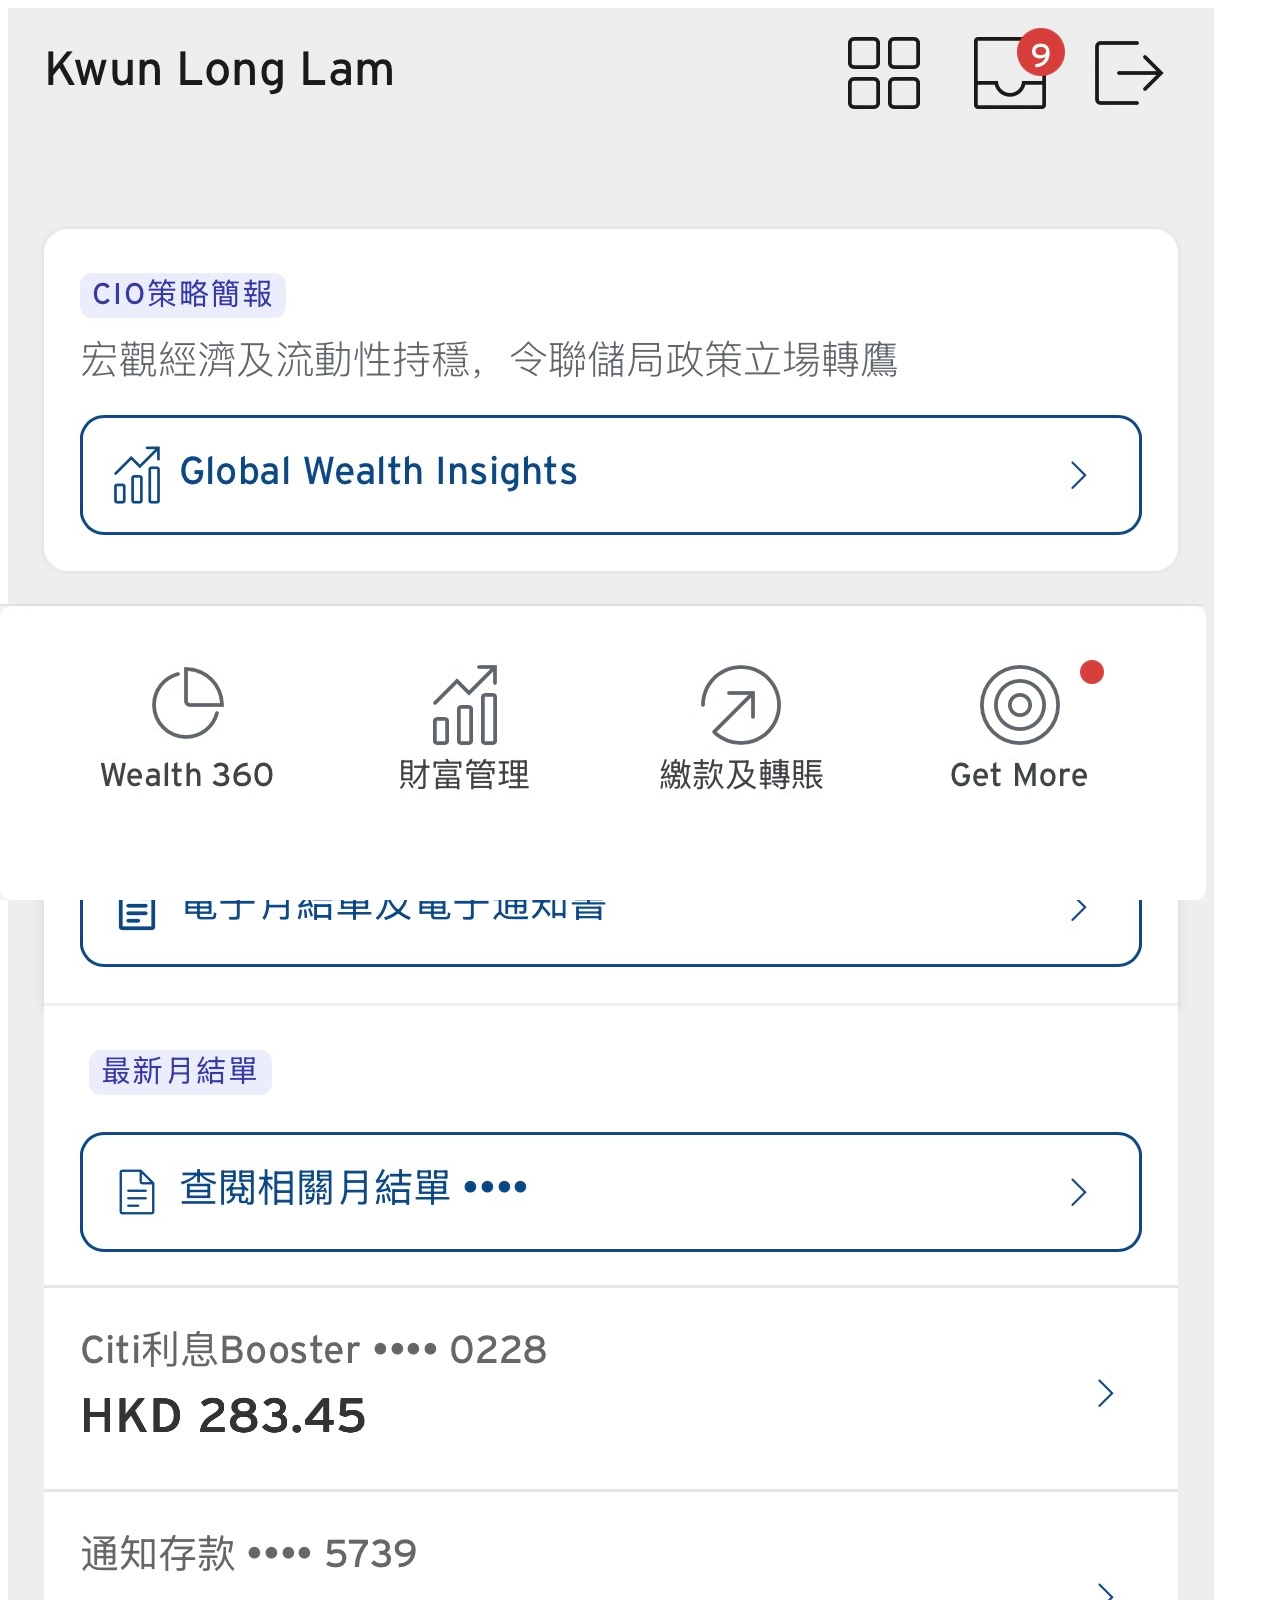
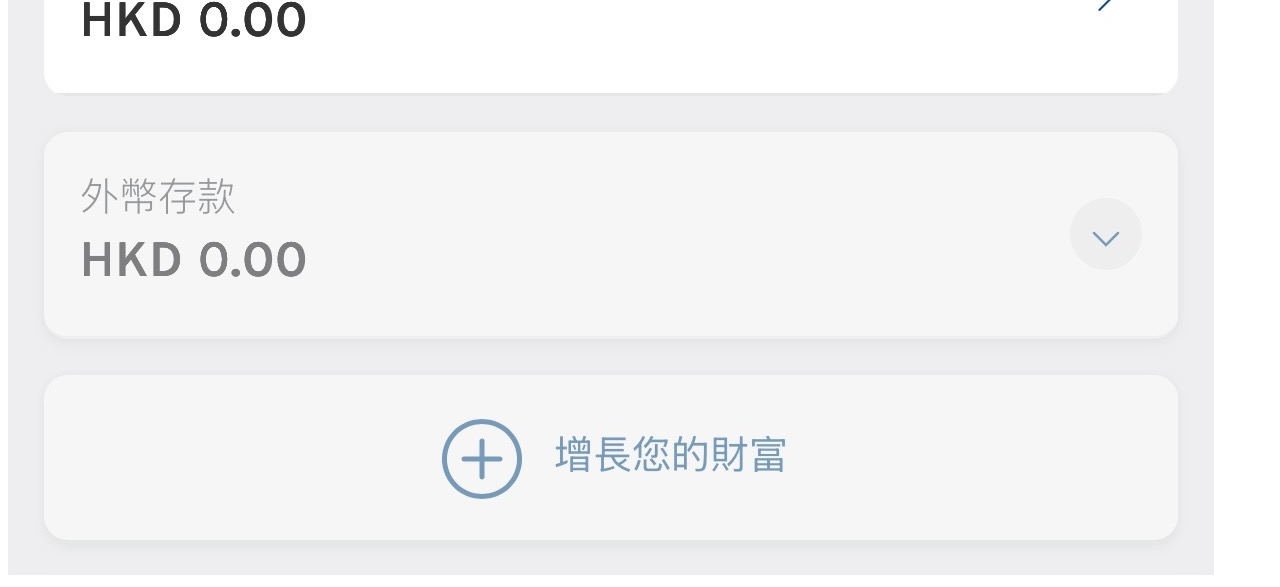
==== index.html @ 4828c05f "Update index.html" ====
<!DOCTYPE html>
<html lang="en">
<head>
  <meta charset="UTF-8">
  <meta name="viewport" content="width=device-width, initial-scale=1.0">
  <link rel="manifest" href="manifest.json">
  <title>Citibank HK</title>
  <link rel="apple-touch-icon" href="icon.png">
  <link rel="stylesheet" href="styles.css">
  <meta name="apple-mobile-web-app-capable" content="yes">
  <meta name="apple-mobile-web-app-status-bar-style" content="black-translucent">
  <link rel="stylesheet" href="styles.css">
  <link rel="preconnect" href="https://fonts.googleapis.com">
  <link rel="preconnect" href="https://fonts.gstatic.com" crossorigin>
  <link href="https://fonts.googleapis.com/css2?family=Noto+Sans+HK:wght@100..900&display=swap" rel="stylesheet">
  <meta name="viewport" content="width=device-width, initial-scale=0.332, maximum-scale=0.332, minimum-scale=0.332, user-scalable=no">
  <meta name="viewport" content="width=device-width, initial-scale=0.332">
  
  
</head>
<body>
  <header class="header">
    <div class="header-content">
      
    </div>
  </header>
  <main>
    <img src="MainMenu.jpg" usemap="#image-map" alt="Clickable Image">
    
    <map name="image-map">
        <area shape="rect" coords="20,1290,1180,1490" alt="Area 1" href="pretransaction.html">
        <area shape="rect" coords="20,820,1180,920" alt="Area 1" href="estatement.html">
        <area shape="rect" coords="20,1150,1180,1250" alt="Area 1" href="estatement.html">
    </map>
  </main>
  <footer>
    <div class="footer-nav">
      <img style="position: fixed; bottom:0; left:0;" src="FooterFront.jpg"/>
    </div>
  </footer>
  <script src="sw.js"></script>
</body>
</html>
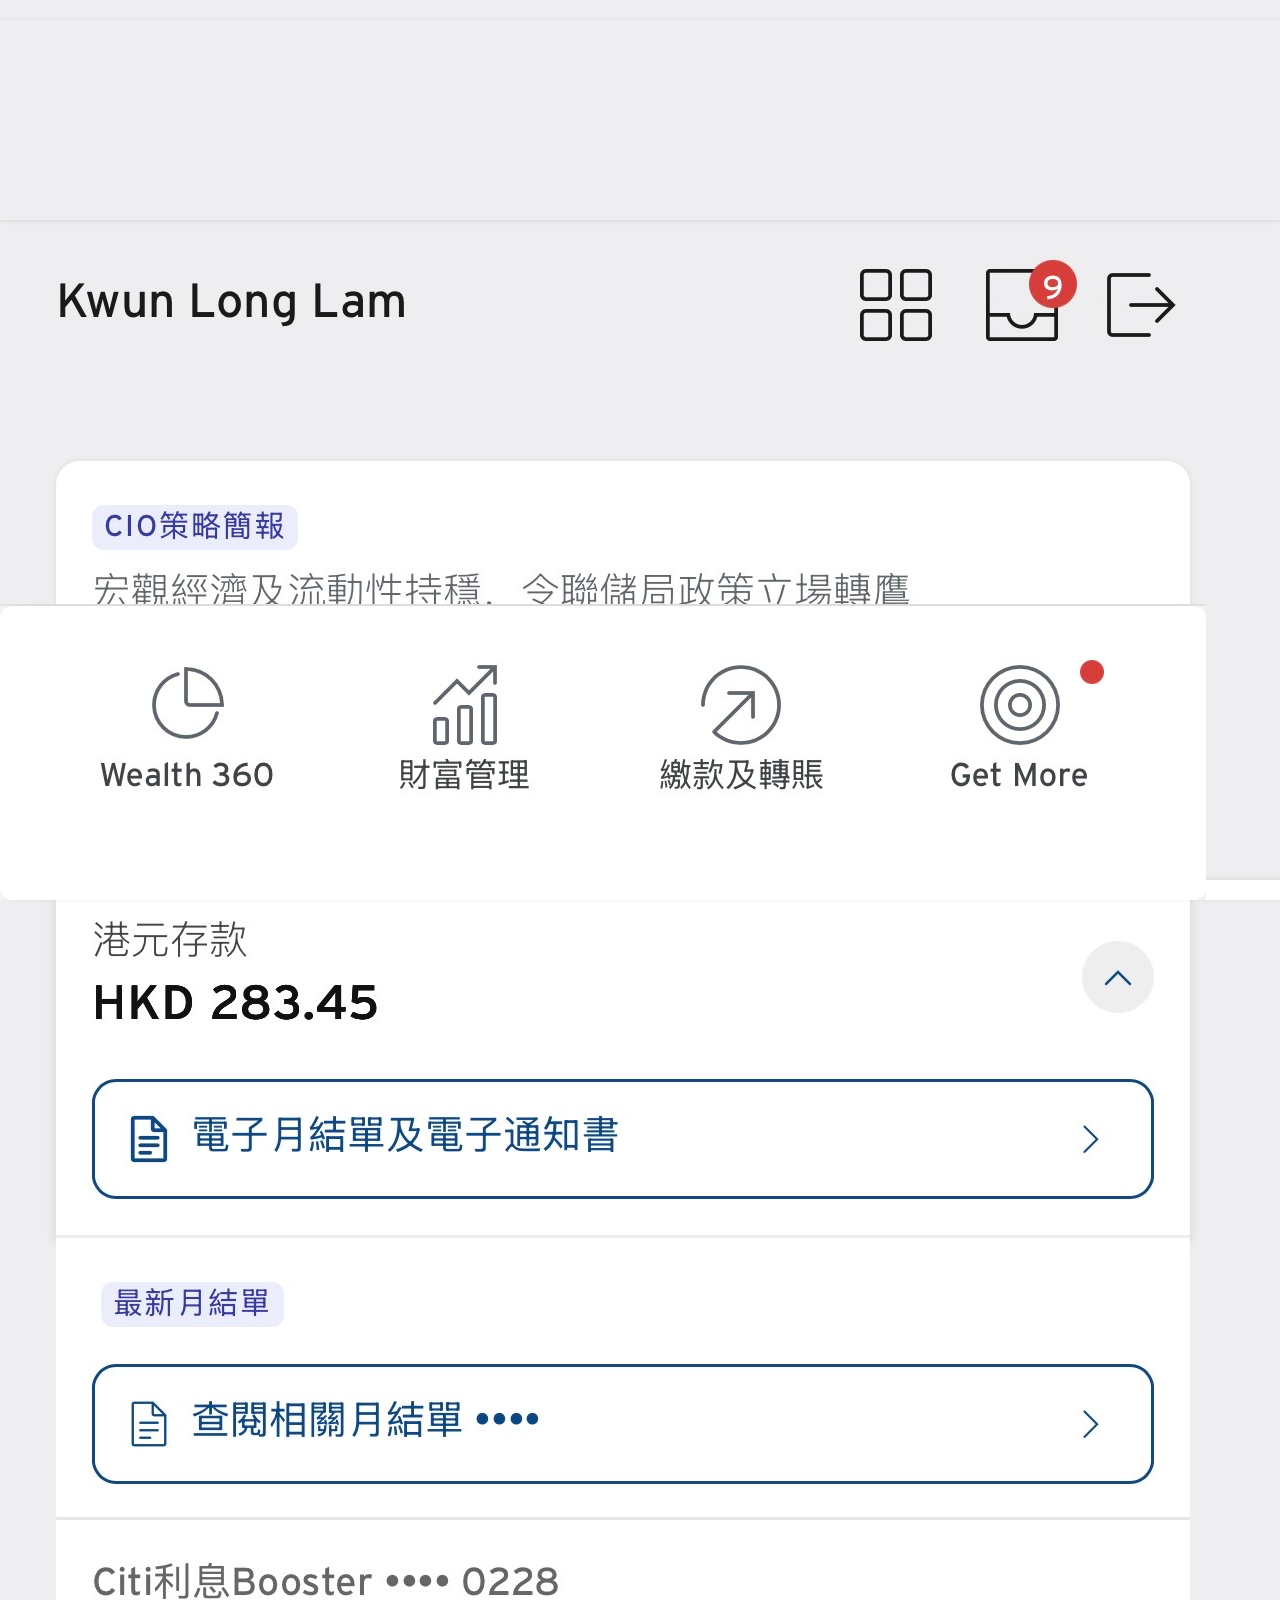
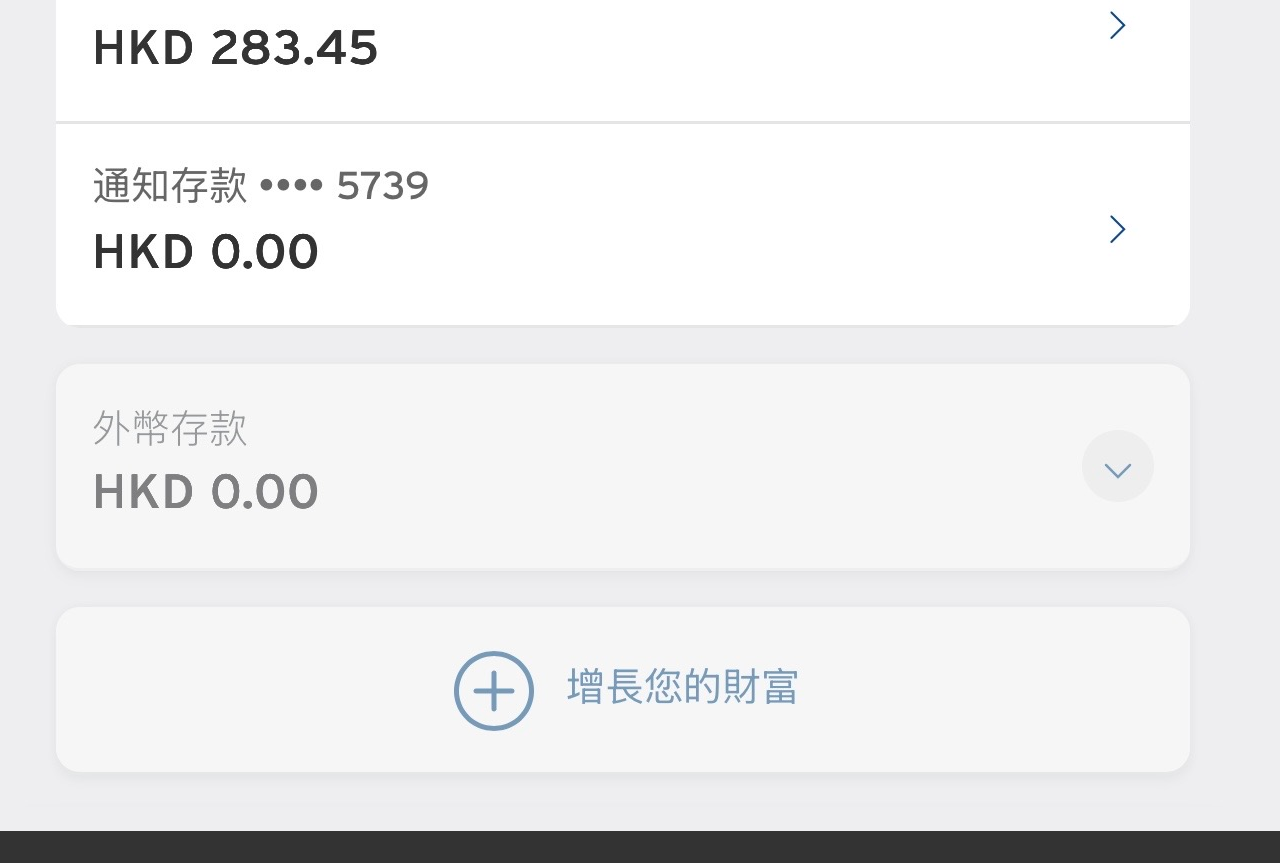
==== commit 03f37e7c: "Update index.html" ====
--- a/index.html
+++ b/index.html
@@ -16,6 +16,12 @@
   <meta name="viewport" content="width=device-width, initial-scale=0.332, maximum-scale=0.332, minimum-scale=0.332, user-scalable=no">
   <meta name="viewport" content="width=device-width, initial-scale=0.332">
   
+  <style>
+        body {
+            margin: 0;
+            background-color: #EEEEF0; /* Light grayish background for the entire page */
+        }
+</style>
   
 </head>
 <body>
@@ -28,9 +34,9 @@
     <img src="MainMenu.jpg" usemap="#image-map" alt="Clickable Image">
     
     <map name="image-map">
-        <area shape="rect" coords="20,1290,1180,1490" alt="Area 1" href="pretransaction.html">
-        <area shape="rect" coords="20,820,1180,920" alt="Area 1" href="estatement.html">
-        <area shape="rect" coords="20,1150,1180,1250" alt="Area 1" href="estatement.html">
+        <area shape="rect" coords="20,1280,1180,1490" alt="Area 1" href="pretransaction.html">
+        <area shape="rect" coords="20,830,1180,980" alt="Area 1" href="estatement.html">
+        <area shape="rect" coords="20,1100,1180,1240" alt="Area 1" href="estatement.html">
     </map>
   </main>
   <footer>
--- a/styles.css
+++ b/styles.css
@@ -0,0 +1,130 @@
+body {
+  font-family: Arial, sans-serif;
+  background-color: #eeeeef0;
+  margin: 0;
+  padding: 0;
+}
+
+.header {
+  background-color: #eeeeef0;
+  padding: 100px;
+  box-shadow: 0 1px 5px rgba(0,0,0,0.1);
+}
+
+.header-content {
+  display: flex;
+  justify-content: space-between;
+  align-items: center;
+}
+
+.header-content .time {
+  font-size: 20px;
+}
+
+.header-content .icons img {
+  height: 20px;
+  margin-left: 5px;
+}
+
+main {
+  padding: 20px;
+}
+
+.account-summary {
+  background-color: #ffffff;
+  padding: 20px;
+  border-radius: 8px;
+  box-shadow: 0 1px 5px rgba(0,0,0,0.1);
+  margin-bottom: 20px;
+}
+
+.account-card, .card {
+  background-color: #f9f9f9;
+  padding: 15px;
+  border-radius: 8px;
+  margin-bottom: 10px;
+  box-shadow: 0 1px 3px rgba(0,0,0,0.1);
+}
+
+.actions {
+  background-color: #ffffff;
+  padding: 20px;
+  border-radius: 8px;
+  box-shadow: 0 1px 5px rgba(0,0,0,0.1);
+}
+
+.action-buttons {
+  display: flex;
+  justify-content: space-between;
+  margin-top: 10px;
+}
+
+.action-buttons button {
+  background-color: #ffffff;
+  color: white;
+  padding: 10px 20px;
+  border: none;
+  border-radius: 5px;
+  cursor: pointer;
+  flex: 1;
+  margin-right: 10px;
+}
+
+.action-buttons button:last-child {
+  margin-right: 0;
+}
+
+.promotions {
+  background-color: #ffffff;
+  padding: 20px;
+  border-radius: 8px;
+  box-shadow: 0 1px 5px rgba(0,0,0,0.1);
+}
+
+.promotions img {
+  width: 100%;
+  border-radius: 8px;
+}
+
+.footer-nav {
+  display: flex;
+  justify-content: space-around;
+  background-color: #ffffff;
+  padding: 10px 0;
+  box-shadow: 0 -1px 5px rgba(0,0,0,0.1);
+  position: fixed;
+  width: 100%;
+  bottom: 0;
+}
+
+.footer-nav button {
+  background: none;
+  border: none;
+  font-size: 16px;
+  color: #4CAF50;
+  cursor: pointer;
+  padding: 10px;
+}
+
+footer {
+    background-color: #333;
+    color: white;
+    padding: 1rem;
+    text-align: center;
+    position: relative;
+    z-index: 1;
+}
+
+.fixed-bottom {
+    position: fixed;
+    bottom: 0;
+    left: 0;
+    width: 100%; /* Adjust width as needed */
+    height: auto; /* Adjust height as needed */
+    z-index: 0; /* Ensure it stays behind other content */
+}
+
+body {
+    margin-top: env(safe-area-inset-top); /* For newer iPhones with a notch */
+    padding-top: 20px; /* Adjust this value as needed */
+}
--- a/styles.css
+++ b/styles.css
@@ -0,0 +1,130 @@
+body {
+  font-family: Arial, sans-serif;
+  background-color: #eeeeef0;
+  margin: 0;
+  padding: 0;
+}
+
+.header {
+  background-color: #eeeeef0;
+  padding: 100px;
+  box-shadow: 0 1px 5px rgba(0,0,0,0.1);
+}
+
+.header-content {
+  display: flex;
+  justify-content: space-between;
+  align-items: center;
+}
+
+.header-content .time {
+  font-size: 20px;
+}
+
+.header-content .icons img {
+  height: 20px;
+  margin-left: 5px;
+}
+
+main {
+  padding: 20px;
+}
+
+.account-summary {
+  background-color: #ffffff;
+  padding: 20px;
+  border-radius: 8px;
+  box-shadow: 0 1px 5px rgba(0,0,0,0.1);
+  margin-bottom: 20px;
+}
+
+.account-card, .card {
+  background-color: #f9f9f9;
+  padding: 15px;
+  border-radius: 8px;
+  margin-bottom: 10px;
+  box-shadow: 0 1px 3px rgba(0,0,0,0.1);
+}
+
+.actions {
+  background-color: #ffffff;
+  padding: 20px;
+  border-radius: 8px;
+  box-shadow: 0 1px 5px rgba(0,0,0,0.1);
+}
+
+.action-buttons {
+  display: flex;
+  justify-content: space-between;
+  margin-top: 10px;
+}
+
+.action-buttons button {
+  background-color: #ffffff;
+  color: white;
+  padding: 10px 20px;
+  border: none;
+  border-radius: 5px;
+  cursor: pointer;
+  flex: 1;
+  margin-right: 10px;
+}
+
+.action-buttons button:last-child {
+  margin-right: 0;
+}
+
+.promotions {
+  background-color: #ffffff;
+  padding: 20px;
+  border-radius: 8px;
+  box-shadow: 0 1px 5px rgba(0,0,0,0.1);
+}
+
+.promotions img {
+  width: 100%;
+  border-radius: 8px;
+}
+
+.footer-nav {
+  display: flex;
+  justify-content: space-around;
+  background-color: #ffffff;
+  padding: 10px 0;
+  box-shadow: 0 -1px 5px rgba(0,0,0,0.1);
+  position: fixed;
+  width: 100%;
+  bottom: 0;
+}
+
+.footer-nav button {
+  background: none;
+  border: none;
+  font-size: 16px;
+  color: #4CAF50;
+  cursor: pointer;
+  padding: 10px;
+}
+
+footer {
+    background-color: #333;
+    color: white;
+    padding: 1rem;
+    text-align: center;
+    position: relative;
+    z-index: 1;
+}
+
+.fixed-bottom {
+    position: fixed;
+    bottom: 0;
+    left: 0;
+    width: 100%; /* Adjust width as needed */
+    height: auto; /* Adjust height as needed */
+    z-index: 0; /* Ensure it stays behind other content */
+}
+
+body {
+    margin-top: env(safe-area-inset-top); /* For newer iPhones with a notch */
+    padding-top: 20px; /* Adjust this value as needed */
+}
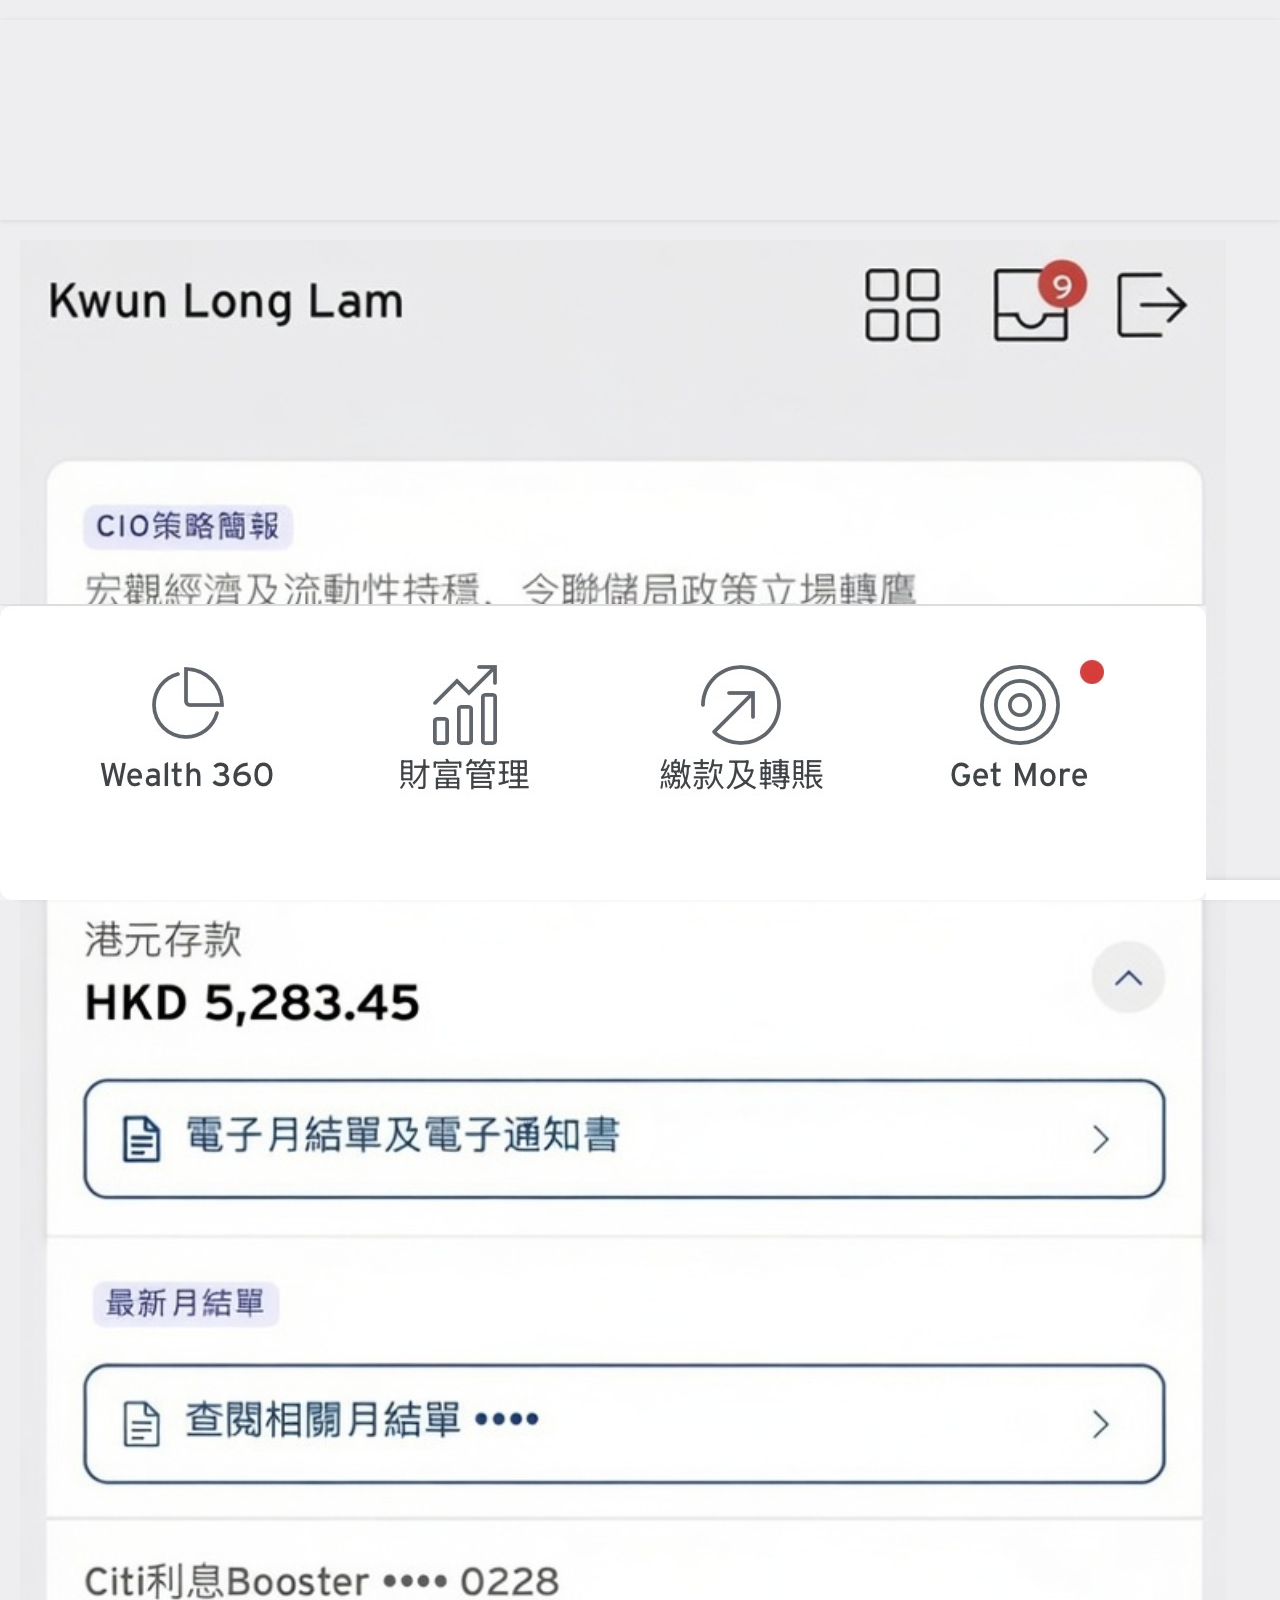
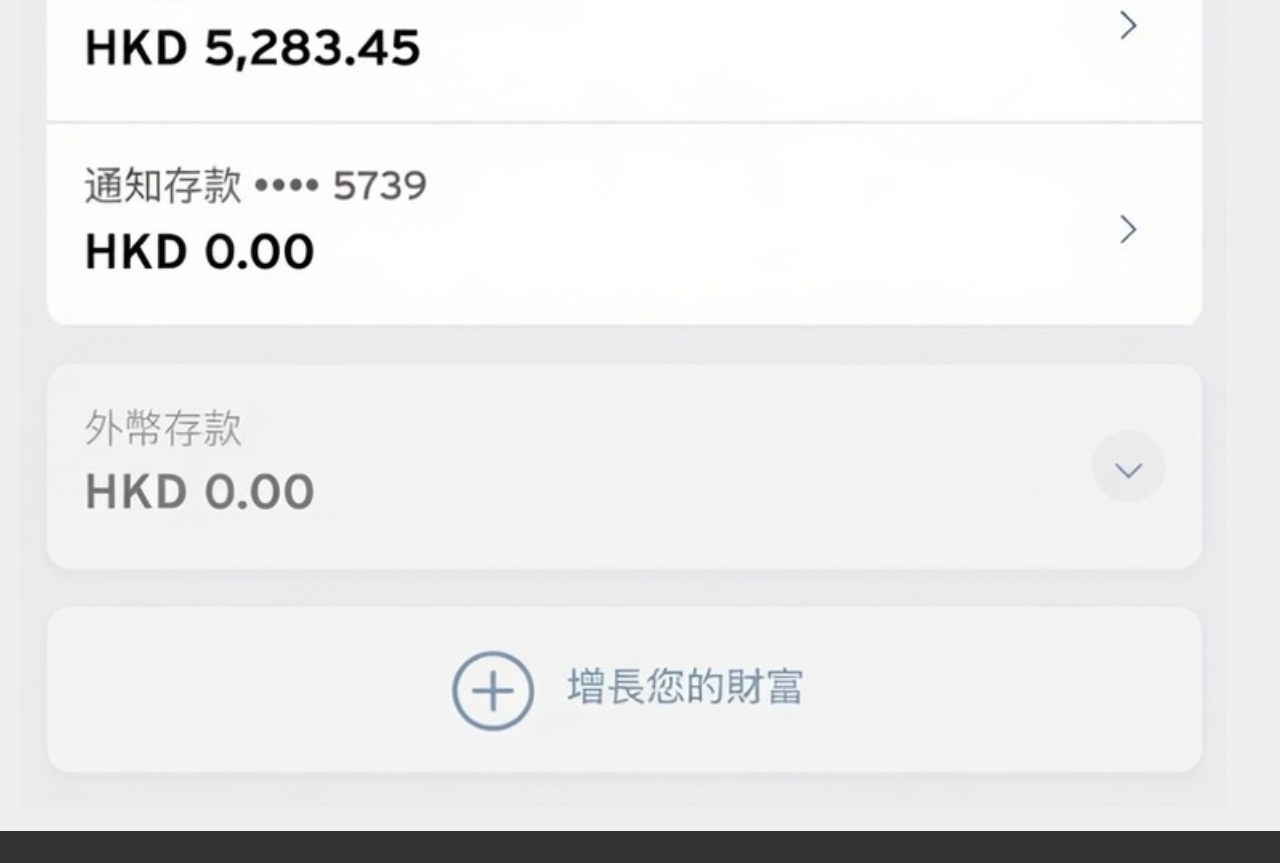
==== commit 894509ed: "Update index.html" ====
--- a/index.html
+++ b/index.html
@@ -31,7 +31,7 @@
     </div>
   </header>
   <main>
-    <img src="MainMenu.jpg" usemap="#image-map" alt="Clickable Image">
+    <img src="MainMenu.png" usemap="#image-map" alt="Clickable Image">
     
     <map name="image-map">
         <area shape="rect" coords="20,1280,1180,1490" alt="Area 1" href="pretransaction.html">
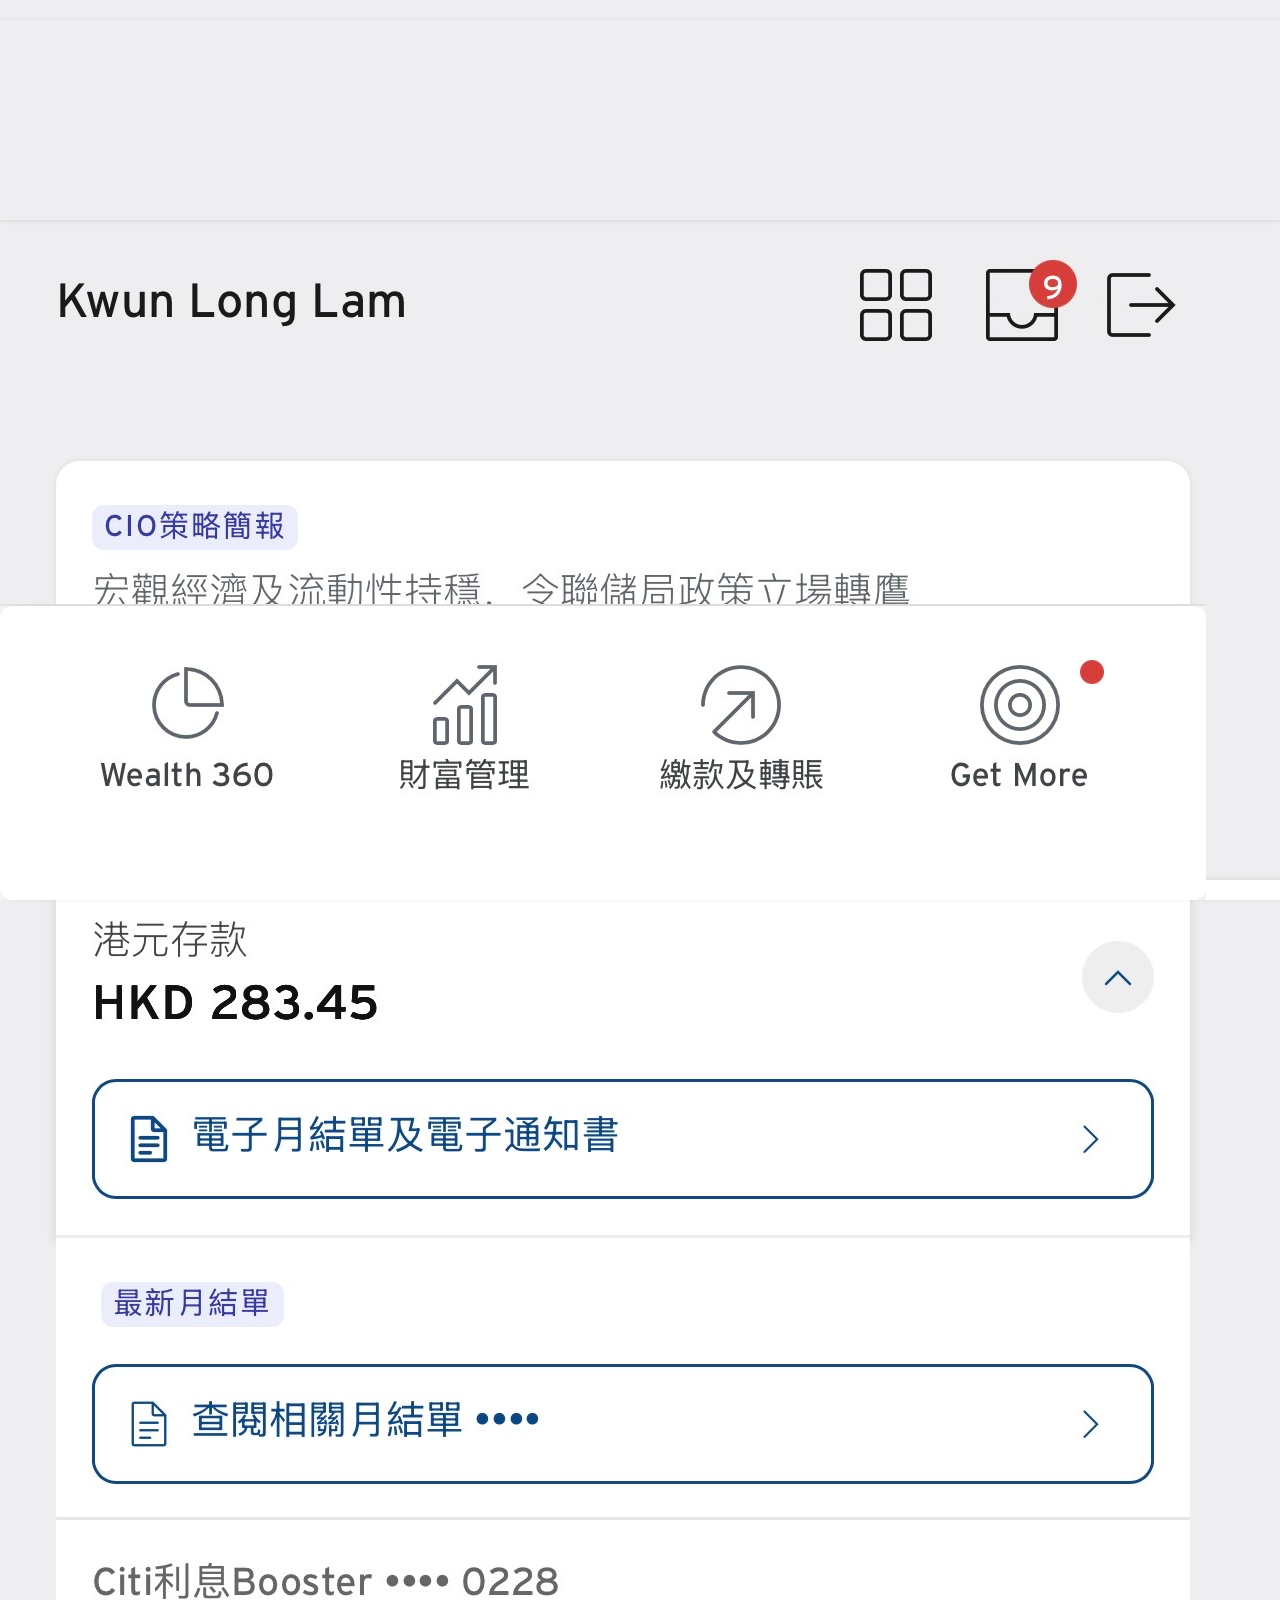
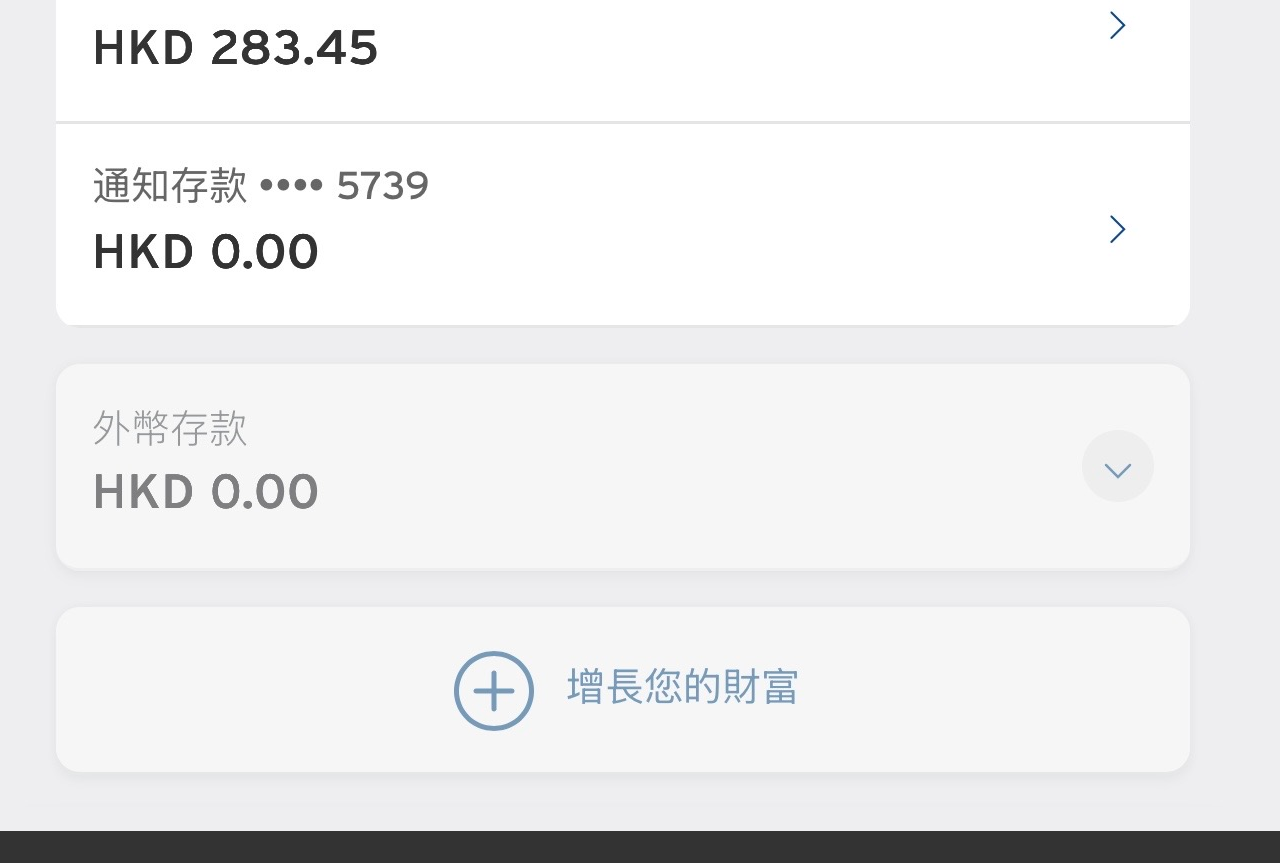
==== commit 2a793fef: "Update index.html" ====
--- a/index.html
+++ b/index.html
@@ -31,7 +31,7 @@
     </div>
   </header>
   <main>
-    <img src="MainMenu.png" usemap="#image-map" alt="Clickable Image">
+    <img src="MainMenu.jpg" usemap="#image-map" alt="Clickable Image">
     
     <map name="image-map">
         <area shape="rect" coords="20,1280,1180,1490" alt="Area 1" href="pretransaction.html">
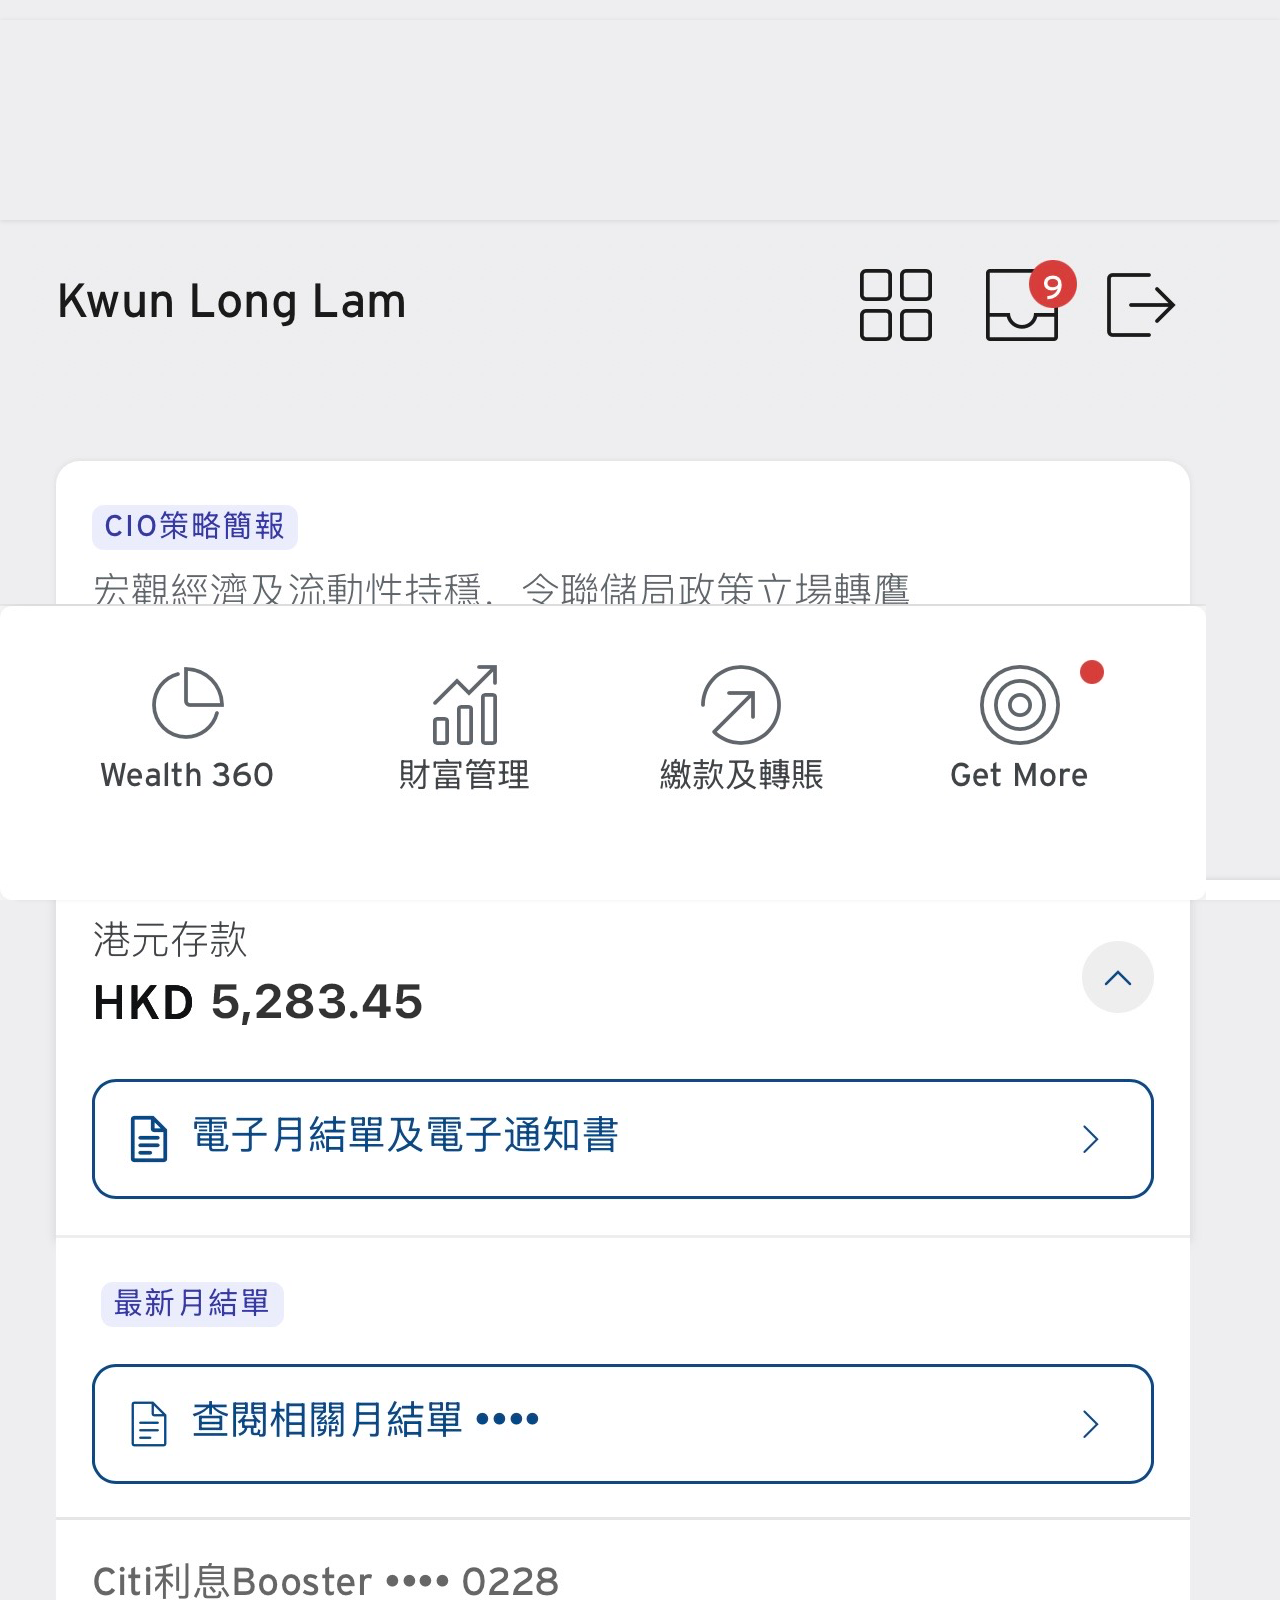
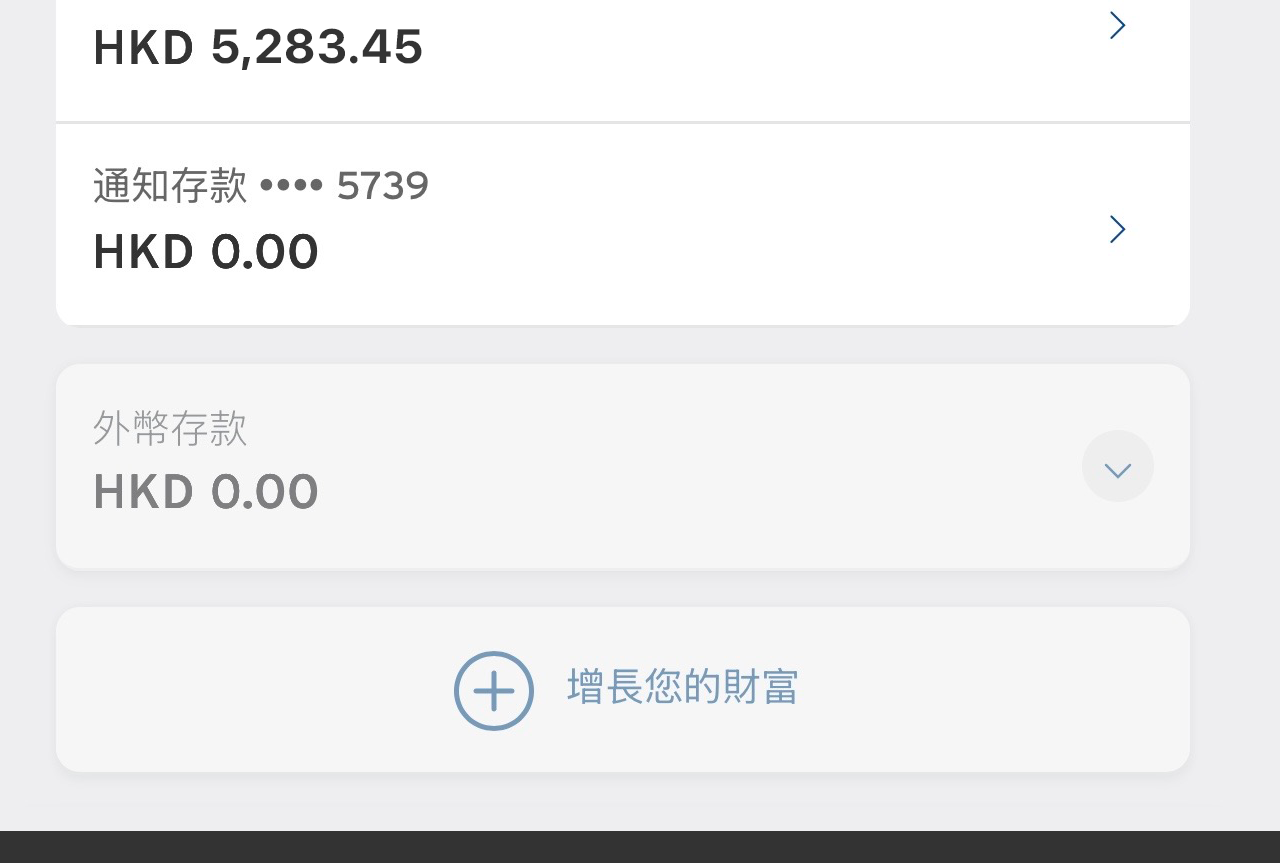
==== commit 2221176e: "Update index.html" ====
--- a/index.html
+++ b/index.html
@@ -31,7 +31,7 @@
     </div>
   </header>
   <main>
-    <img src="MainMenu.jpg" usemap="#image-map" alt="Clickable Image">
+    <img src="MainMenu.png" usemap="#image-map" alt="Clickable Image">
     
     <map name="image-map">
         <area shape="rect" coords="20,1280,1180,1490" alt="Area 1" href="pretransaction.html">
